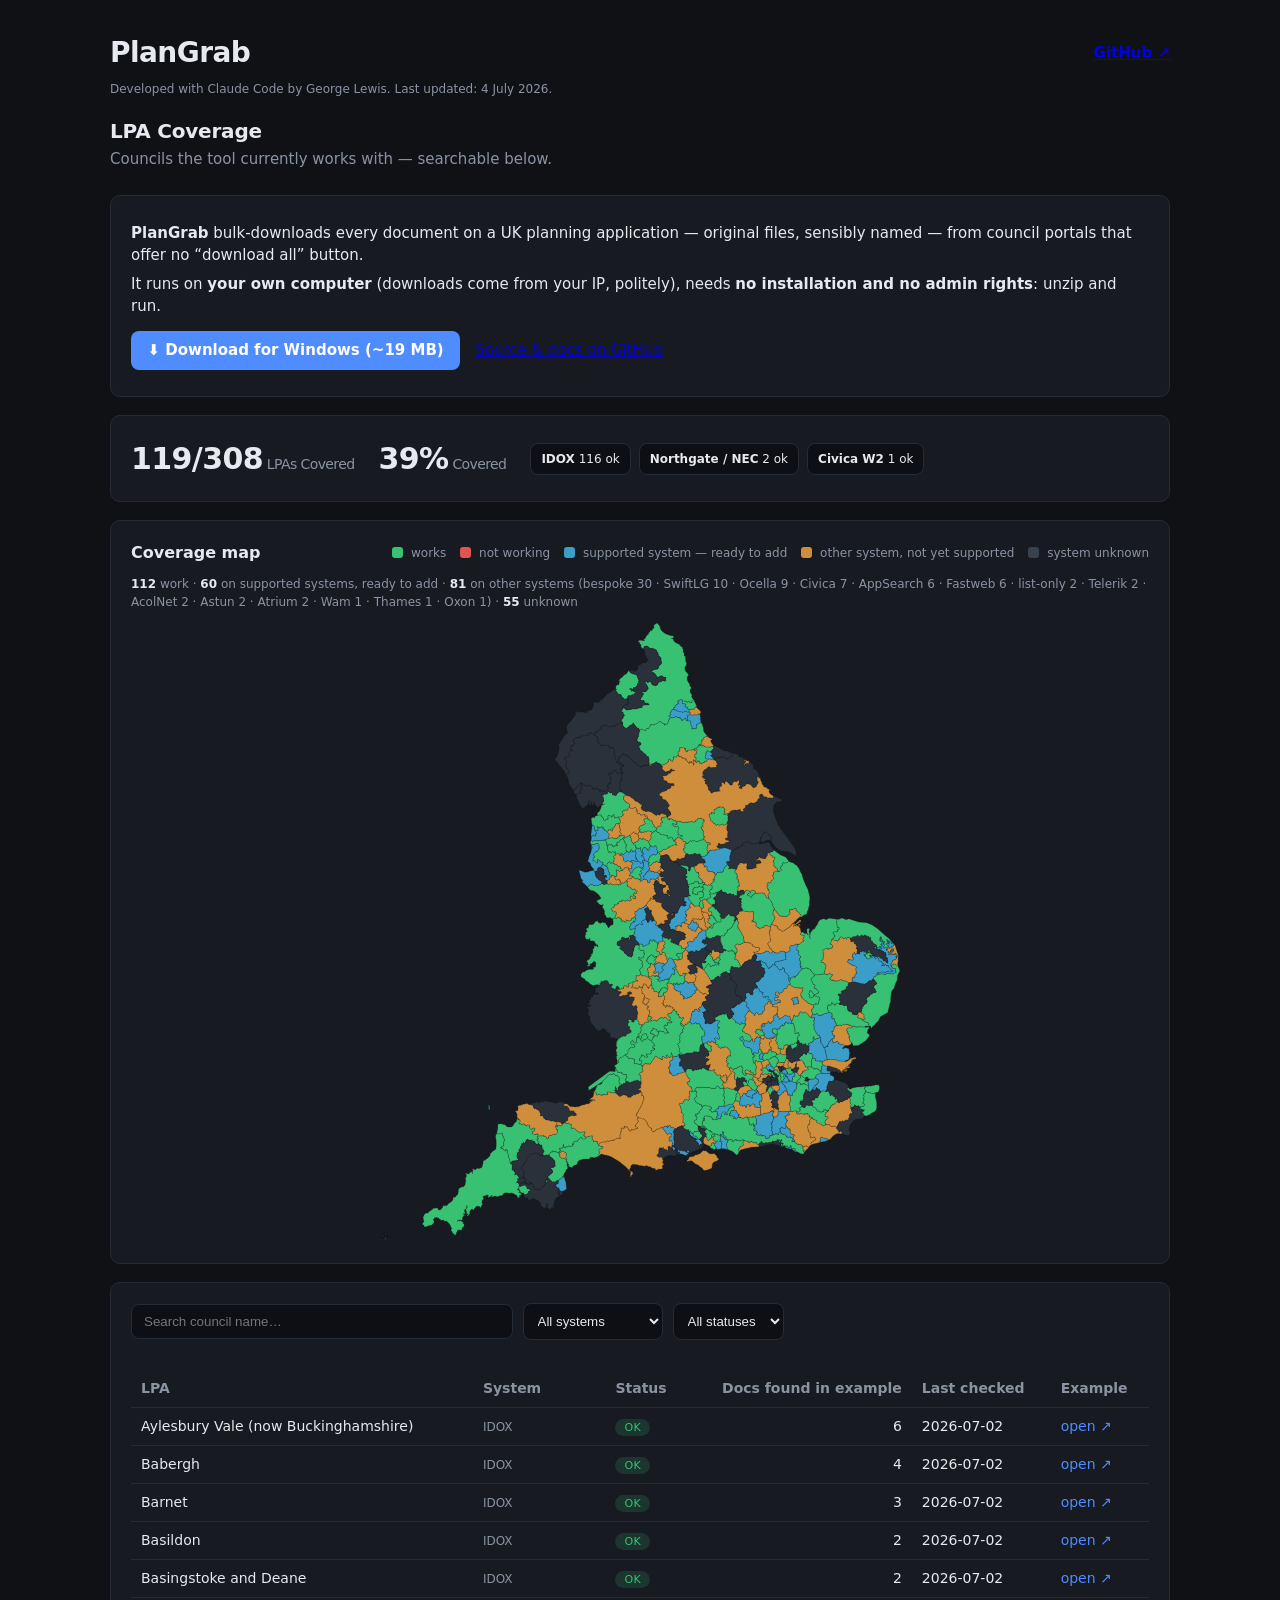
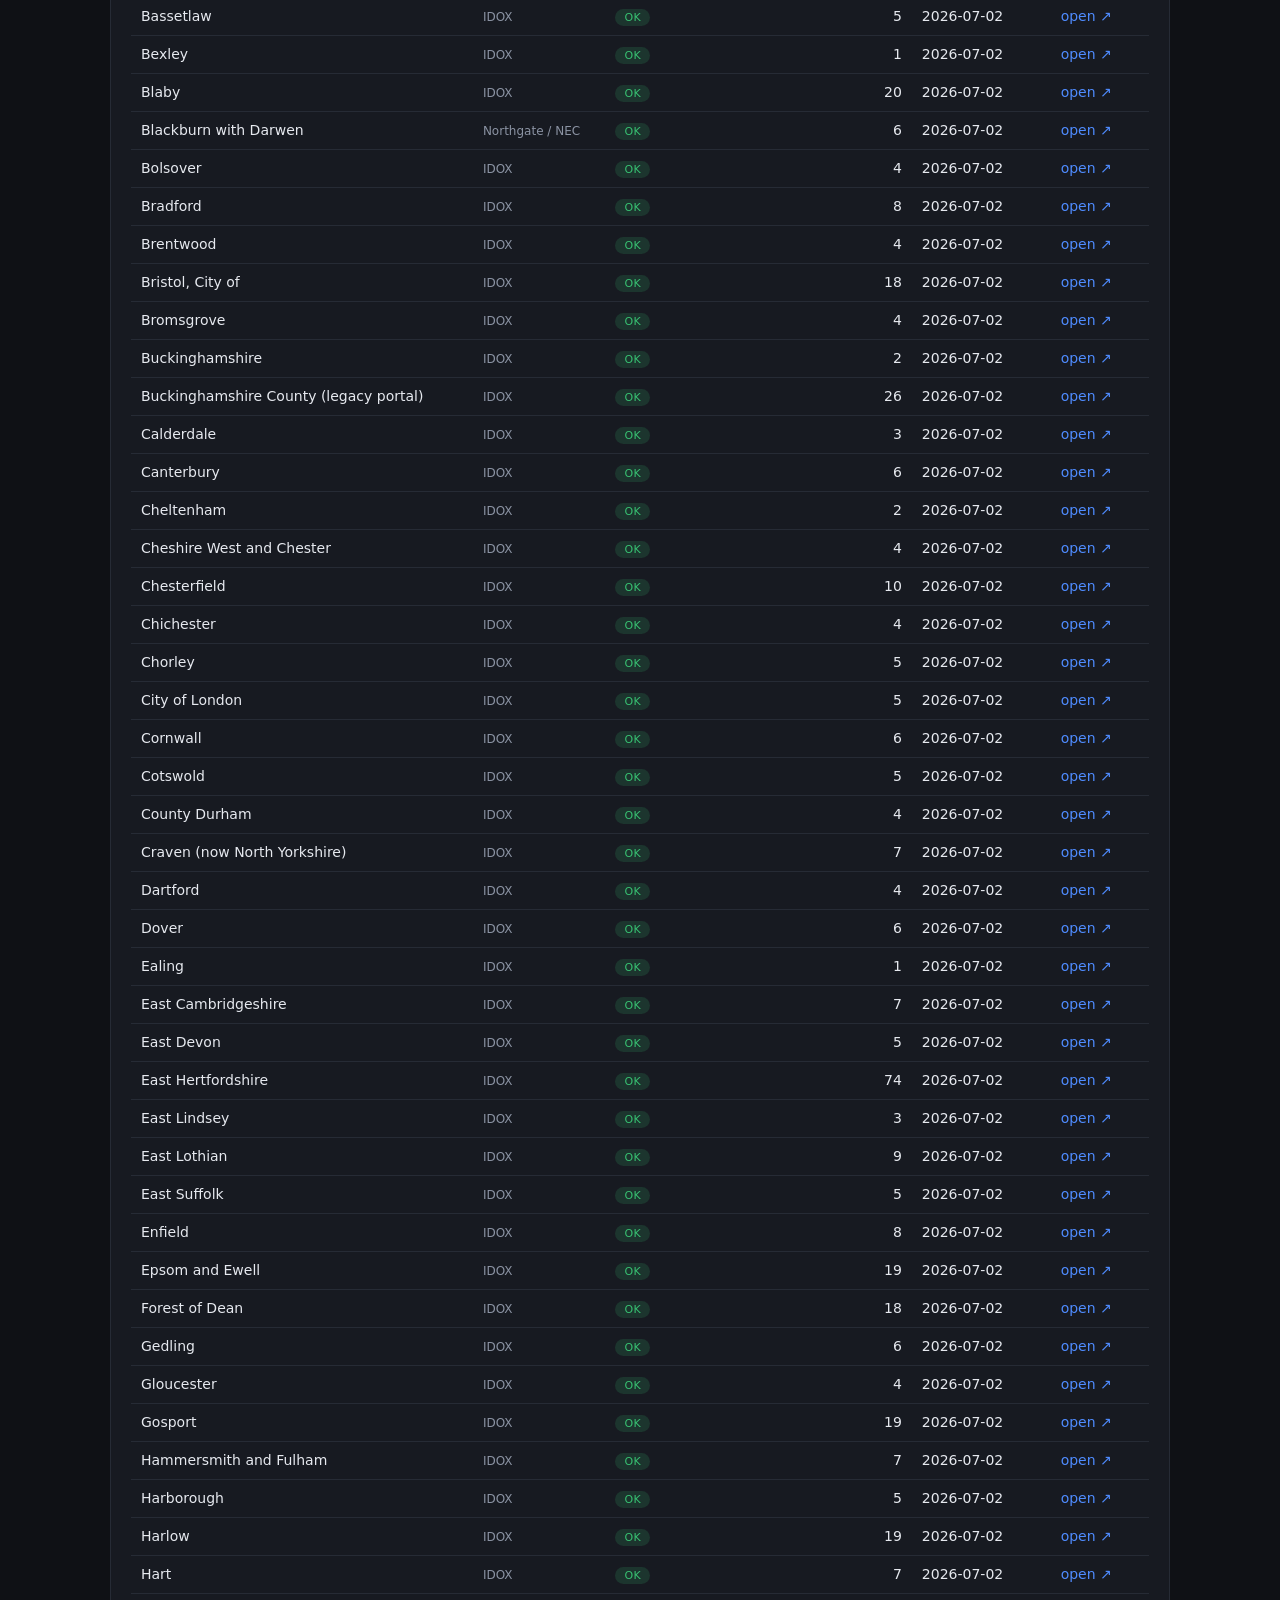
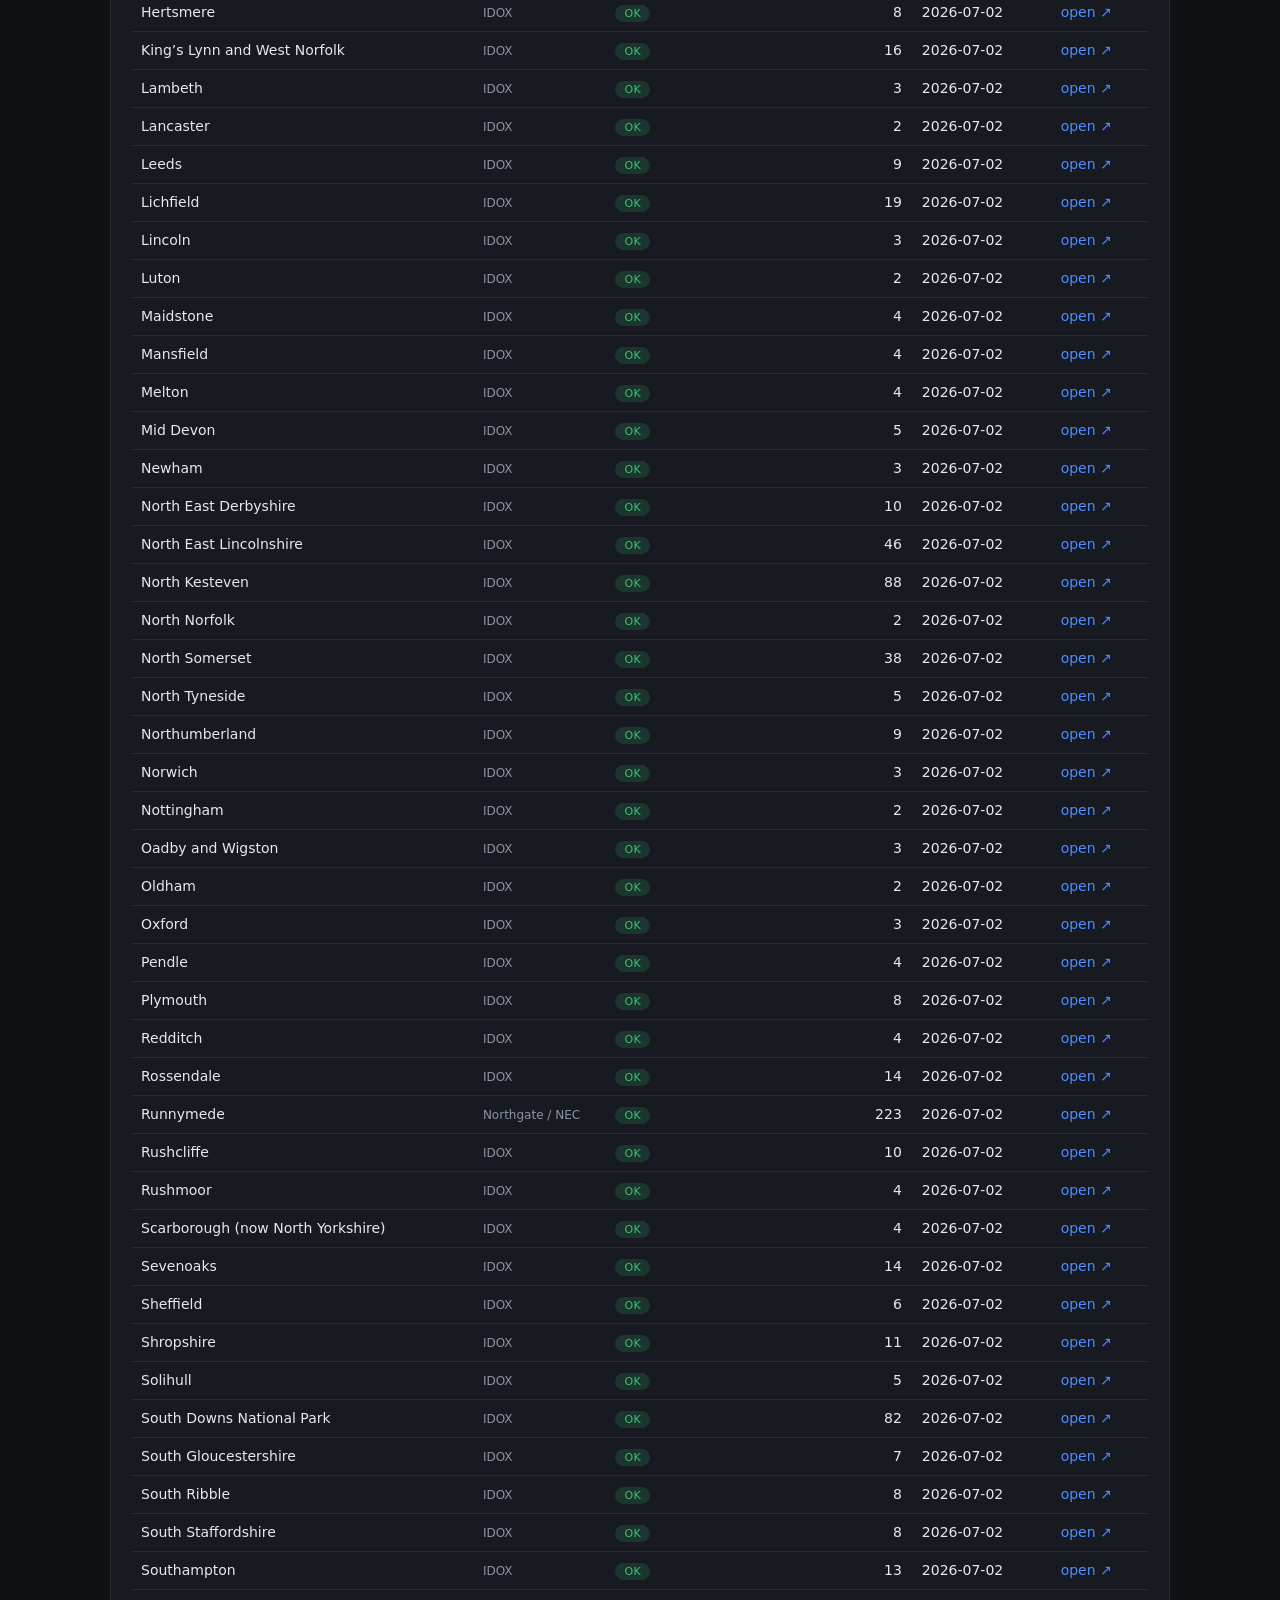
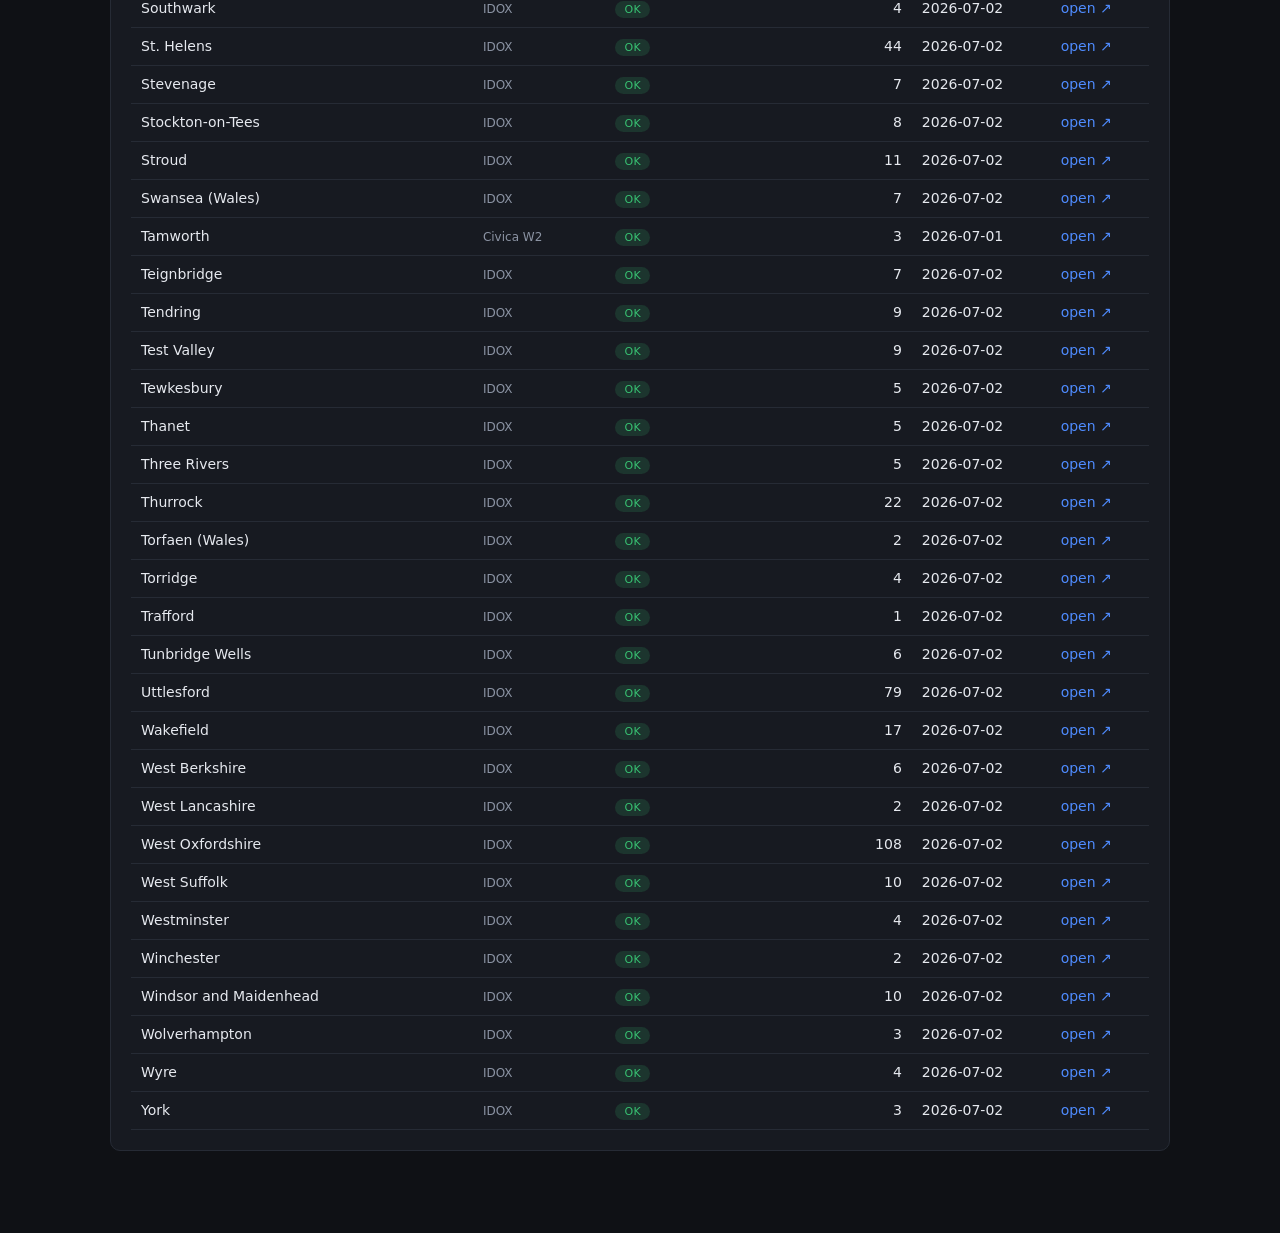
==== docs/index.html @ c2f91c57 "Hosted coverage site (GitHub Pages) + self-updating registry - tools/build_site.py generates docs/ f" ====
<!DOCTYPE html>
<html lang="en">
<head>
  <meta charset="utf-8">
  <meta name="viewport" content="width=device-width, initial-scale=1">
  <title>PlanGrab — bulk-download UK planning documents</title>
  <link rel="stylesheet" href="styles.css">
  <link rel="stylesheet" href="dashboard.css">
</head>
<body>
  <main class="wide">
    <header>
      <div class="brandbar">
        <h1>PlanGrab</h1>
        <a class="brand-github" href="https://github.com/gtlaix/PlanGrab">GitHub &#8599;</a>
      </div>
      <p class="byline">Developed with Claude Code by George Lewis. Last updated: 4 July 2026.</p>
      <h2 class="page-title">LPA Coverage</h2>
      <p class="tagline">Councils the tool currently works with — searchable below.</p>
    </header>

    
    <section class="card hero">
      <p><strong>PlanGrab</strong> bulk-downloads every document on a UK planning
      application — original files, sensibly named — from council portals that
      offer no &ldquo;download all&rdquo; button.</p>
      <p>It runs on <strong>your own computer</strong> (downloads come from your
      IP, politely), needs <strong>no installation and no admin rights</strong>:
      unzip and run.</p>
      <p class="hero-actions">
        <a class="download-btn" href="https://github.com/gtlaix/PlanGrab/releases/latest/download/PlanGrab-win64.zip">&#11015;&#65039; Download for Windows (~19&nbsp;MB)</a>
        <a class="repo-link" href="https://github.com/gtlaix/PlanGrab">Source &amp; docs on GitHub</a>
      </p>
    </section>

    <section id="coverage" class="card cov"></section>

    <section class="card map-card">
      <div class="map-head">
        <h2>Coverage map</h2>
        <div class="map-legend">
          <span><i class="sw ok"></i> works</span>
          <span><i class="sw fail"></i> not working</span>
          <span><i class="sw addable"></i> supported system &mdash; ready to add</span>
          <span><i class="sw known"></i> other system, not yet supported</span>
          <span><i class="sw unknown"></i> system unknown</span>
        </div>
      </div>
      <p id="map-systems" class="map-systems"></p>
      <div class="map-wrap">
        <svg id="map" preserveAspectRatio="xMidYMid meet" aria-label="LPA coverage map"></svg>
        <div id="map-tip" class="map-tip hidden"></div>
      </div>
    </section>

    <section class="card">
      <div class="controls">
        <input id="search" type="search" placeholder="Search council name…" autocomplete="off">
        <select id="filter-system"><option value="">All systems</option></select>
        <select id="filter-status"><option value="">All statuses</option></select>
        <span class="spacer"></span>
        <button id="recheck" class="secondary" hidden title="Re-run discover() checks in the background">Re-run checks</button>
      </div>
      <p id="recheck-status" class="status"></p>
      <table id="grid">
        <thead>
          <tr>
            <th data-sort="lpa_name">LPA</th>
            <th data-sort="system">System</th>
            <th data-sort="status">Status</th>
            <th data-sort="doc_count" class="num">Docs found in example</th>
            <th data-sort="last_checked">Last checked</th>
            <th>Example</th>
          </tr>
        </thead>
        <tbody id="rows"></tbody>
      </table>
      <p id="empty" class="muted hidden">No rows match.</p>
    </section>
  </main>
  <script src="site.js"></script>
</body>
</html>
---- docs/styles.css ----
:root {
  --bg: #0f1115;
  --card: #171a21;
  --line: #262b35;
  --text: #e6e9ef;
  --muted: #8b93a3;
  --accent: #4f8cff;
  --ok: #38c172;
  --skip: #b8a03a;
  --fail: #e3534f;
  --radius: 10px;
}
* { box-sizing: border-box; }
body {
  margin: 0; background: var(--bg); color: var(--text);
  font: 15px/1.5 -apple-system, "Segoe UI", Roboto, system-ui, sans-serif;
}
main { max-width: 820px; margin: 0 auto; padding: 32px 20px 64px; }
header h1 { margin: 0; font-size: 28px; letter-spacing: -0.02em; }
.tagline { color: var(--muted); margin: 0 0 24px; }

/* Brand bar: PlanGrab on the left, page toggle on the right */
.brandbar { display: flex; justify-content: space-between; align-items: center; gap: 16px; }
.byline { color: var(--muted); font-size: 12px; margin: 6px 0 0; }
.page-title { margin: 18px 0 2px; font-size: 20px; letter-spacing: -0.01em; }

/* Sliding two-state page toggle (Downloader | LPA Coverage) */
.page-toggle {
  position: relative; display: inline-flex; padding: 3px;
  background: #0d0f14; border: 1px solid var(--line); border-radius: 999px;
  flex: 0 0 auto;
}
.page-toggle a {
  position: relative; z-index: 1; flex: 1; text-align: center; min-width: 104px;
  padding: 7px 16px; border-radius: 999px; font-size: 13px; font-weight: 600;
  color: var(--muted); text-decoration: none; transition: color .15s;
  white-space: nowrap;
}
.page-toggle a.active { color: #fff; }
.page-toggle .slider {
  position: absolute; top: 3px; bottom: 3px; width: calc(50% - 3px);
  border-radius: 999px; background: var(--accent); transition: left .18s ease;
}
.page-toggle.on-left .slider { left: 3px; }
.page-toggle.on-right .slider { left: 50%; }
.card {
  background: var(--card); border: 1px solid var(--line);
  border-radius: var(--radius); padding: 20px; margin-bottom: 18px;
}
label { display: block; font-weight: 600; margin-bottom: 8px; font-size: 13px; }
.row { display: flex; gap: 10px; }
input[type=url], input[type=text] {
  flex: 1; min-width: 0; padding: 10px 12px; border-radius: 8px;
  border: 1px solid var(--line); background: #0d0f14; color: var(--text); font-size: 14px;
}
input:focus { outline: 2px solid var(--accent); outline-offset: 0; border-color: transparent; }
button {
  padding: 10px 18px; border: 0; border-radius: 8px; background: var(--accent);
  color: white; font-weight: 600; font-size: 14px; cursor: pointer; white-space: nowrap;
}
button.secondary { background: #2a2f3a; }
button:disabled { opacity: 0.5; cursor: not-allowed; }
.status { min-height: 1.2em; margin: 10px 0 0; font-size: 13px; color: var(--muted); }
.status.error { color: var(--fail); }
.hidden { display: none; }
.muted { color: var(--muted); }
.results-head { display: flex; justify-content: space-between; align-items: center; margin-bottom: 12px; }
.results-head strong { font-size: 16px; margin-right: 8px; }
.pill { background: #2a2f3a; padding: 3px 10px; border-radius: 999px; font-size: 13px; }
ol#doc-list { list-style: none; margin: 0 0 20px; padding: 0; max-height: 340px; overflow: auto; }
ol#doc-list li {
  display: grid; grid-template-columns: 36px 1fr auto; gap: 10px; align-items: center;
  padding: 8px 10px; border-bottom: 1px solid var(--line); font-size: 14px;
}
ol#doc-list li .idx { color: var(--muted); font-variant-numeric: tabular-nums; }
ol#doc-list li .meta { color: var(--muted); font-size: 12px; }
.tag { font-size: 11px; padding: 2px 8px; border-radius: 999px; text-transform: uppercase; letter-spacing: 0.03em; }
.tag.downloaded { background: rgba(56,193,114,0.16); color: var(--ok); }
.tag.skipped { background: rgba(184,160,58,0.16); color: var(--skip); }
.tag.failed { background: rgba(227,83,79,0.16); color: var(--fail); }
.tag.pending { background: #2a2f3a; color: var(--muted); }
.folder { margin: 4px 0 18px; }

/* Overall download progress bar */
.progress {
  height: 8px; margin: 12px 0 0; border-radius: 999px;
  background: #0d0f14; border: 1px solid var(--line); overflow: hidden;
}
#progress-bar {
  height: 100%; width: 0; border-radius: 999px;
  background: var(--accent); transition: width .2s ease;
}
#progress-bar.has-failures { background: var(--skip); }
---- docs/dashboard.css ----
main.wide { max-width: 1100px; }
.topbar { display: flex; justify-content: space-between; align-items: baseline; }
.back { color: var(--accent); text-decoration: none; font-size: 14px; }
.back:hover { text-decoration: underline; }

/* Coverage header strip */
.cov { display: flex; flex-wrap: wrap; gap: 24px; align-items: center; }
.cov .big { font-size: 30px; font-weight: 700; letter-spacing: -0.02em; }
.cov .big small { font-size: 14px; color: var(--muted); font-weight: 500; }
.cov .systems { display: flex; flex-wrap: wrap; gap: 8px; }
.cov .sys-chip {
  background: #0d0f14; border: 1px solid var(--line); border-radius: 8px;
  padding: 6px 10px; font-size: 12px;
}
.cov .sys-chip b { color: var(--text); }

/* Controls */
.controls { display: flex; gap: 10px; align-items: center; margin-bottom: 14px; flex-wrap: wrap; }
.controls input[type=search] { flex: 1; min-width: 180px; padding: 9px 12px; border-radius: 8px;
  border: 1px solid var(--line); background: #0d0f14; color: var(--text); }
.controls select { padding: 9px 10px; border-radius: 8px; border: 1px solid var(--line);
  background: #0d0f14; color: var(--text); }
.controls .spacer { flex: 1; }

/* Grid */
table#grid { width: 100%; border-collapse: collapse; font-size: 14px; }
table#grid th { text-align: left; padding: 8px 10px; border-bottom: 1px solid var(--line);
  color: var(--muted); font-weight: 600; cursor: pointer; user-select: none; white-space: nowrap; }
table#grid th.num { text-align: right; }
table#grid th[data-sort]::after { content: ""; opacity: 0.4; }
table#grid th.sort-asc::after { content: " ▲"; opacity: 0.9; }
table#grid th.sort-desc::after { content: " ▼"; opacity: 0.9; }
table#grid td { padding: 8px 10px; border-bottom: 1px solid var(--line); vertical-align: top; }
table#grid td.num { text-align: right; font-variant-numeric: tabular-nums; }
table#grid a { color: var(--accent); text-decoration: none; }
table#grid a:hover { text-decoration: underline; }
.system-tag { font-size: 12px; color: var(--muted); text-transform: capitalize; }

/* Status badges — colour-coded by meaning */
.badge { font-size: 11px; padding: 2px 9px; border-radius: 999px; text-transform: uppercase;
  letter-spacing: 0.03em; white-space: nowrap; }
.badge.ok            { background: rgba(56,193,114,0.16); color: var(--ok); }
.badge.no_documents  { background: rgba(184,160,58,0.16); color: var(--skip); }
.badge.stale_example { background: rgba(184,160,58,0.16); color: var(--skip); }
.badge.auth_or_terms { background: rgba(184,160,58,0.16); color: var(--skip); }
.badge.parse_error   { background: rgba(227,83,79,0.16); color: var(--fail); }
.badge.unsupported   { background: #2a2f3a; color: var(--muted); }
.badge.network_error { background: rgba(227,83,79,0.16); color: var(--fail); }
.badge.unchecked     { background: #2a2f3a; color: var(--muted); }
/* Rows needing human attention get a subtle left marker. */
tr.attention td:first-child { box-shadow: inset 3px 0 0 var(--skip); }
tr.attention.bad td:first-child { box-shadow: inset 3px 0 0 var(--fail); }
.msg { color: var(--muted); font-size: 12px; margin-top: 2px; }

/* Coverage map */
.map-head { display: flex; justify-content: space-between; align-items: center; flex-wrap: wrap; gap: 8px; }
.map-head h2 { margin: 0; font-size: 16px; }
.map-legend { display: flex; gap: 14px; font-size: 12px; color: var(--muted); }
.map-legend i.sw { display: inline-block; width: 11px; height: 11px; border-radius: 3px; margin-right: 4px; vertical-align: -1px; }
i.sw.ok { background: var(--ok); }
i.sw.fail { background: var(--fail); }
i.sw.addable { background: #3b9ec9; }
i.sw.known { background: #cf8e3b; }
i.sw.unknown { background: #3a414e; }
.map-systems { color: var(--muted); font-size: 12px; margin: 10px 0 0; }
.map-systems b { color: var(--text); font-weight: 600; }
.map-wrap { position: relative; margin-top: 12px; }
svg#map { width: 100%; height: auto; max-height: 620px; display: block; }
svg#map path { stroke: #0d0f14; stroke-width: 0.4; cursor: pointer; transition: fill .1s; }
svg#map path.ok { fill: var(--ok); }
svg#map path.fail { fill: var(--fail); }
svg#map path.addable { fill: #3b9ec9; }
svg#map path.known { fill: #cf8e3b; }
svg#map path.unknown { fill: #2b313b; }
svg#map path:hover { fill: var(--accent); }
.map-tip {
  position: absolute; pointer-events: none; z-index: 5;
  background: #0d0f14; border: 1px solid var(--line); border-radius: 7px;
  padding: 6px 9px; font-size: 12px; color: var(--text); max-width: 230px;
  box-shadow: 0 4px 14px rgba(0,0,0,0.5);
}
.map-tip .t-status { text-transform: uppercase; letter-spacing: .03em; font-size: 11px; }
.map-tip .t-status.ok { color: var(--ok); }
.map-tip .t-status.fail { color: var(--fail); }
.map-tip .t-status.addable { color: #6ec1e4; }
.map-tip .t-status.known { color: #e0a85a; }
.map-tip .t-status.unknown { color: var(--muted); }

/* --- hosted-site additions --- */
.hero p { margin: 0.4em 0; }
.hero-actions { display: flex; gap: 1em; align-items: center; flex-wrap: wrap; margin-top: 0.9em !important; }
.download-btn { display: inline-block; background: var(--accent, #2f7d4f); color: #fff !important;
  padding: 0.55em 1.1em; border-radius: 8px; font-weight: 600; text-decoration: none; }
.download-btn:hover { filter: brightness(1.1); }
.repo-link { opacity: 0.85; }
.brand-github { margin-left: auto; font-weight: 600; }
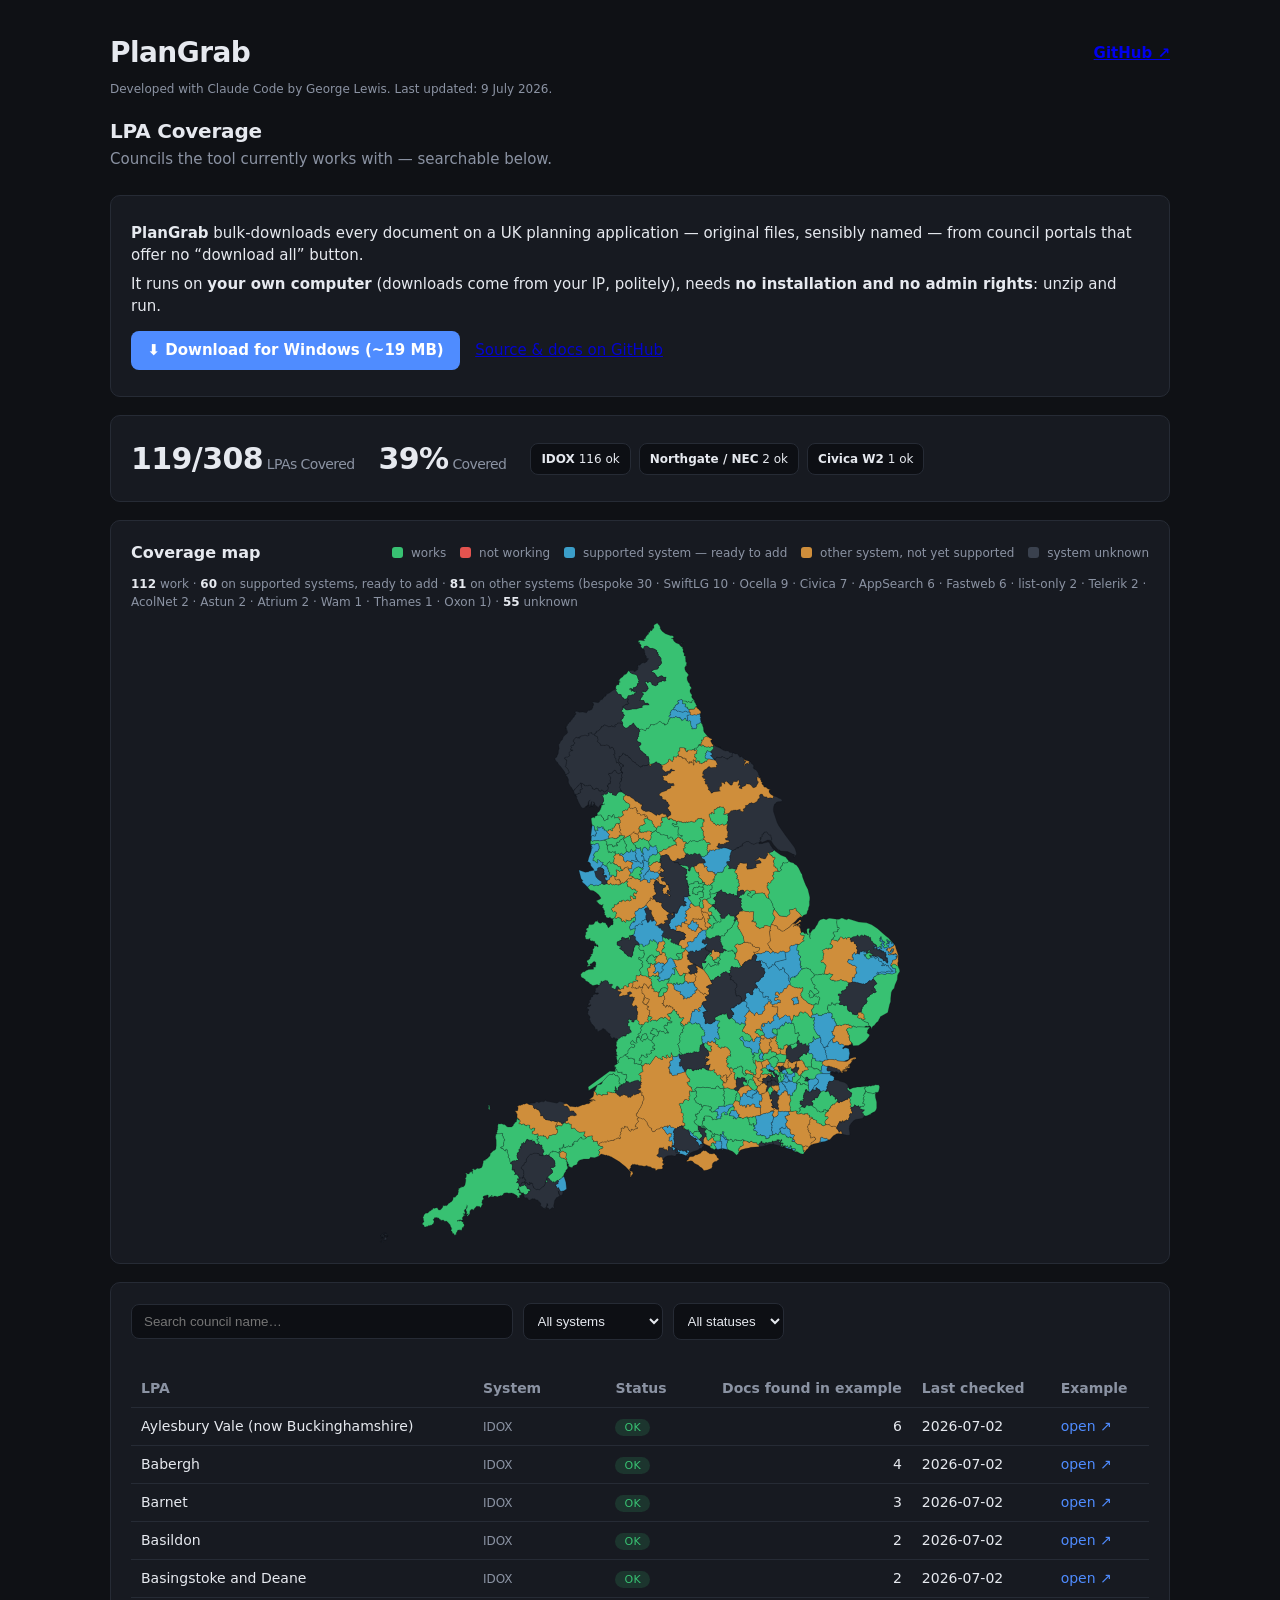
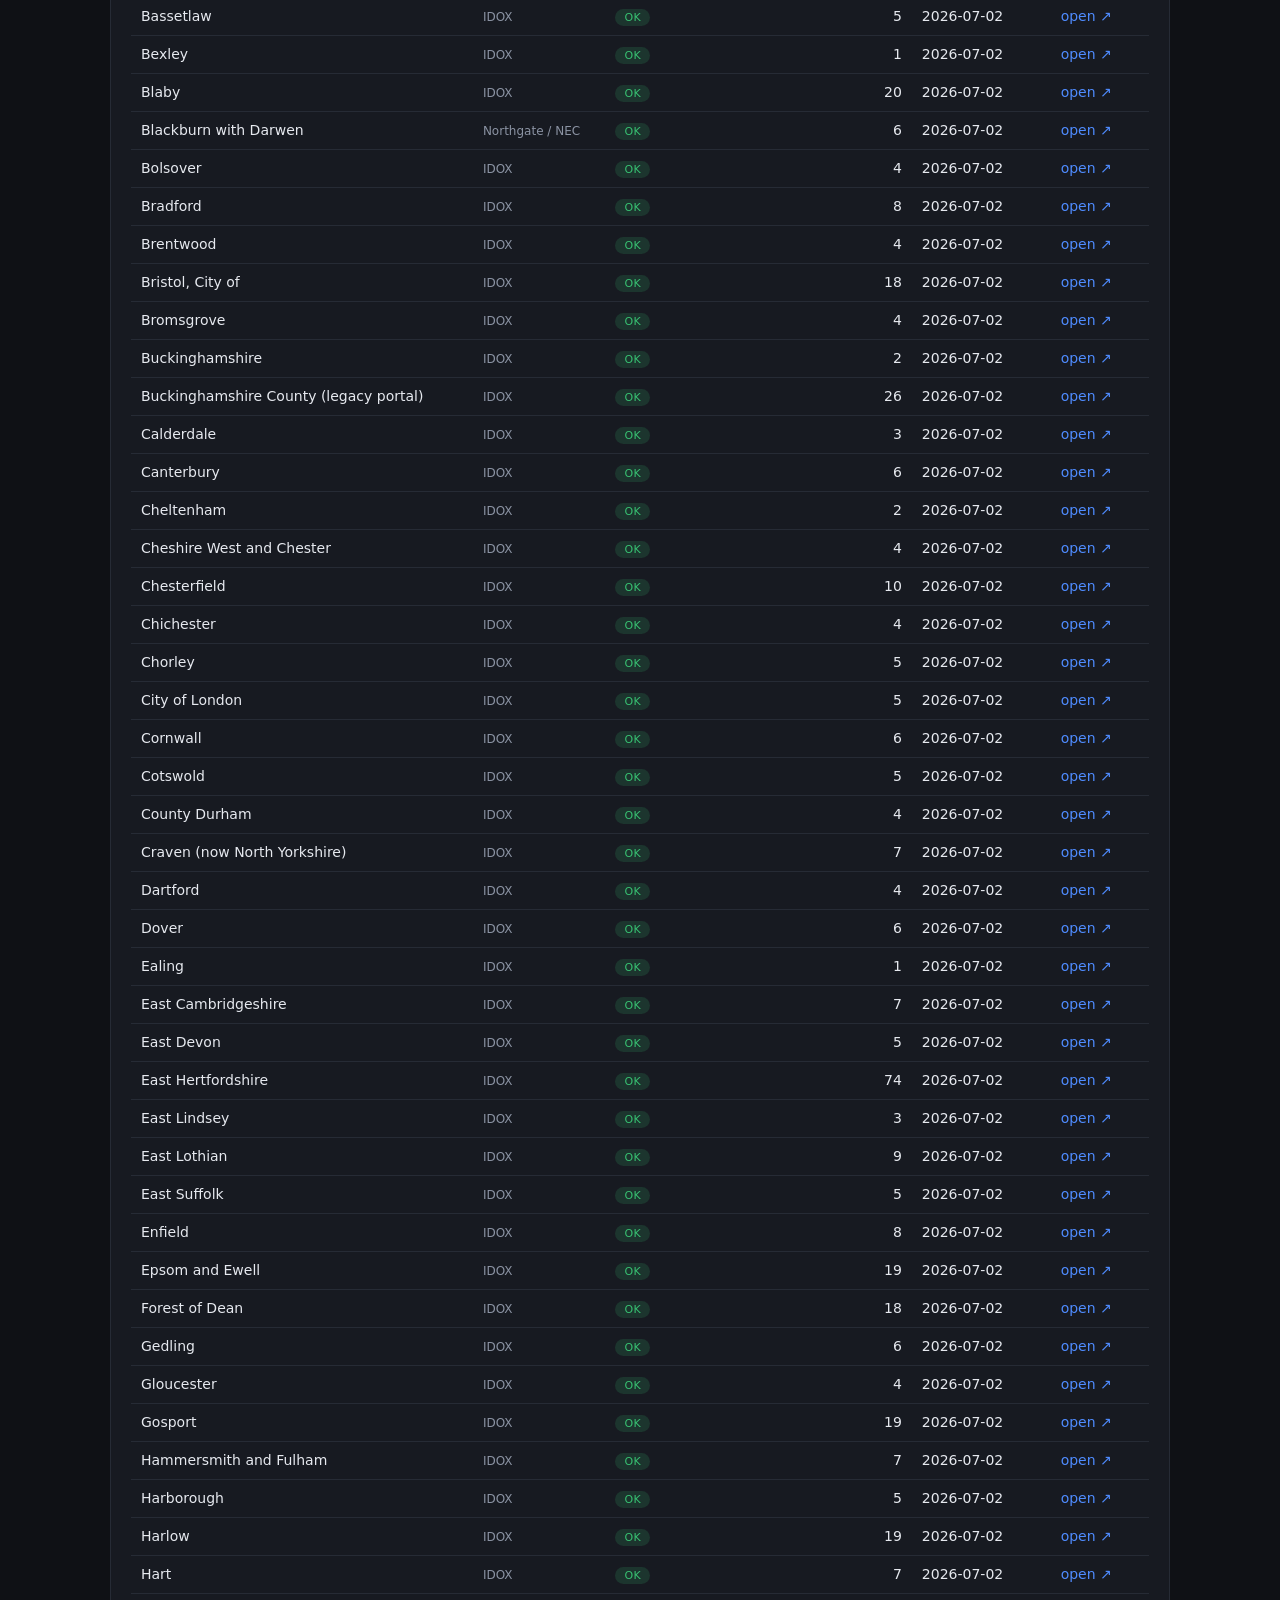
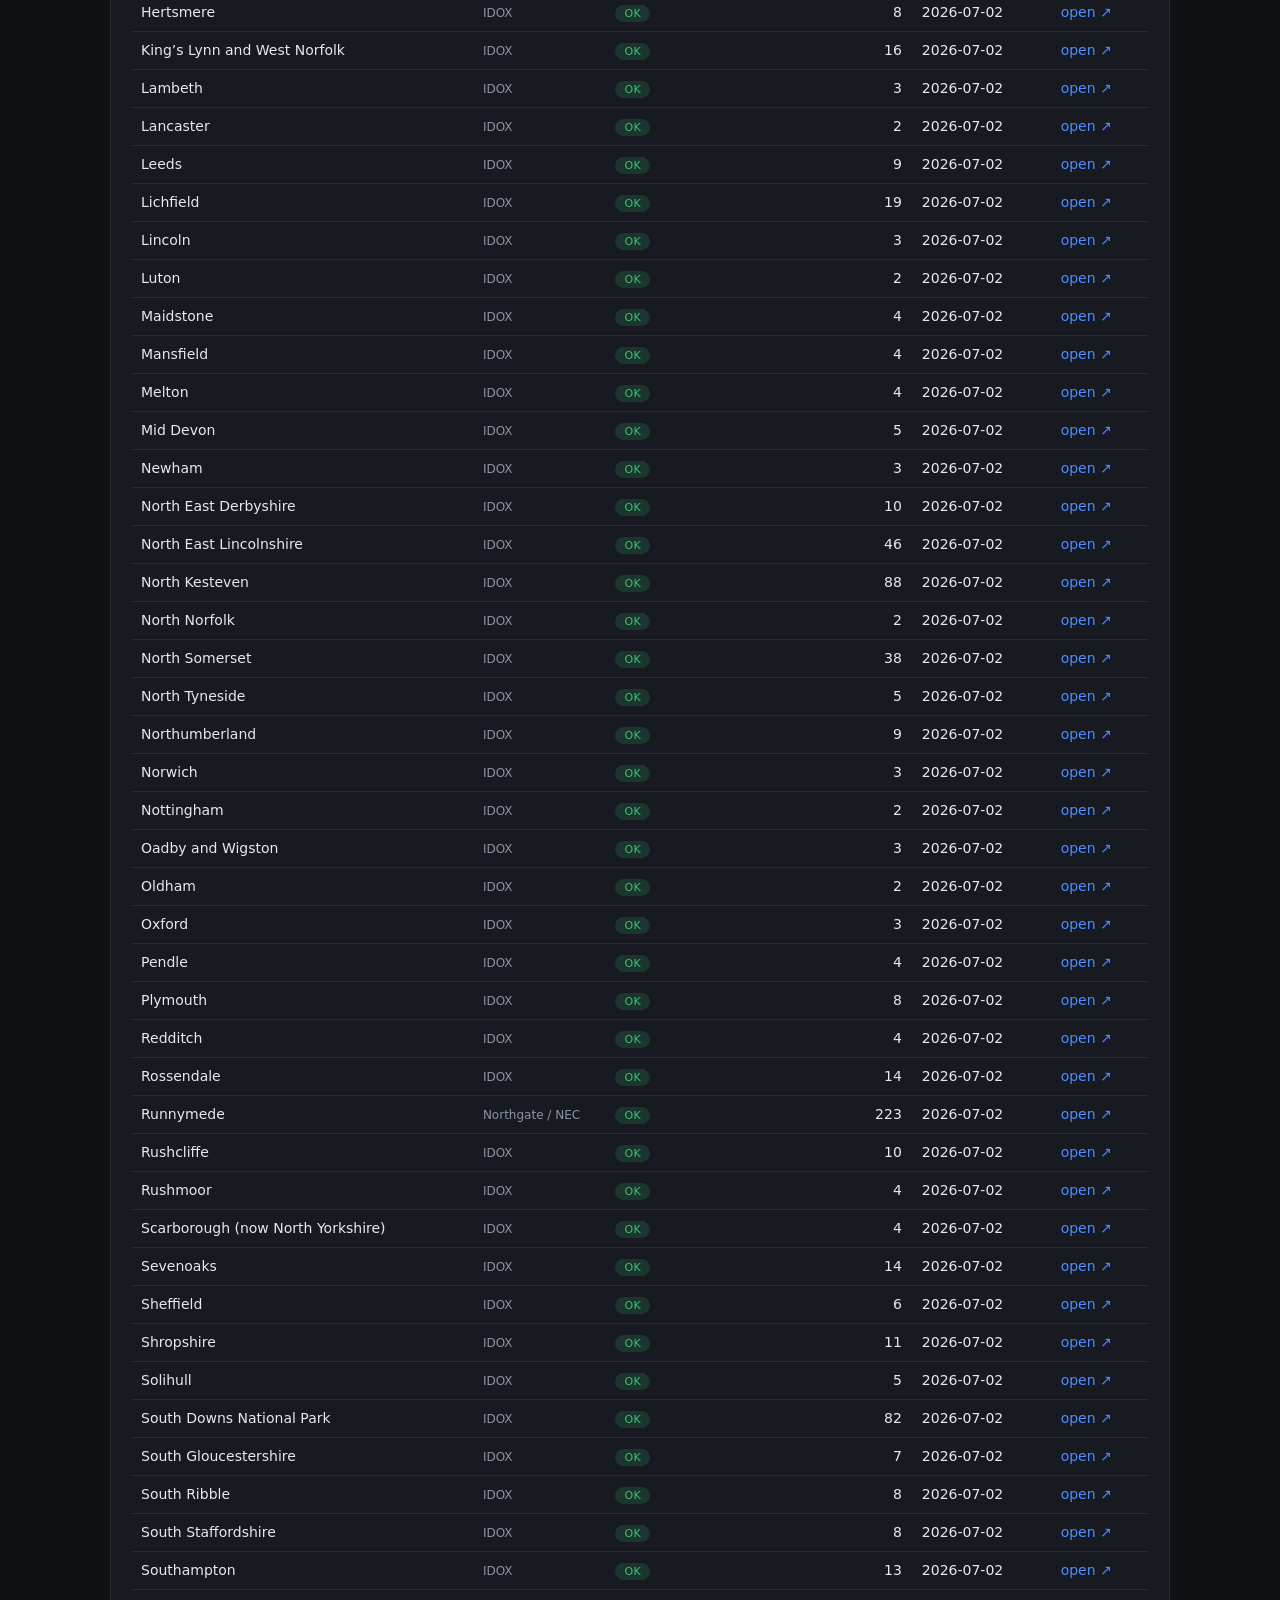
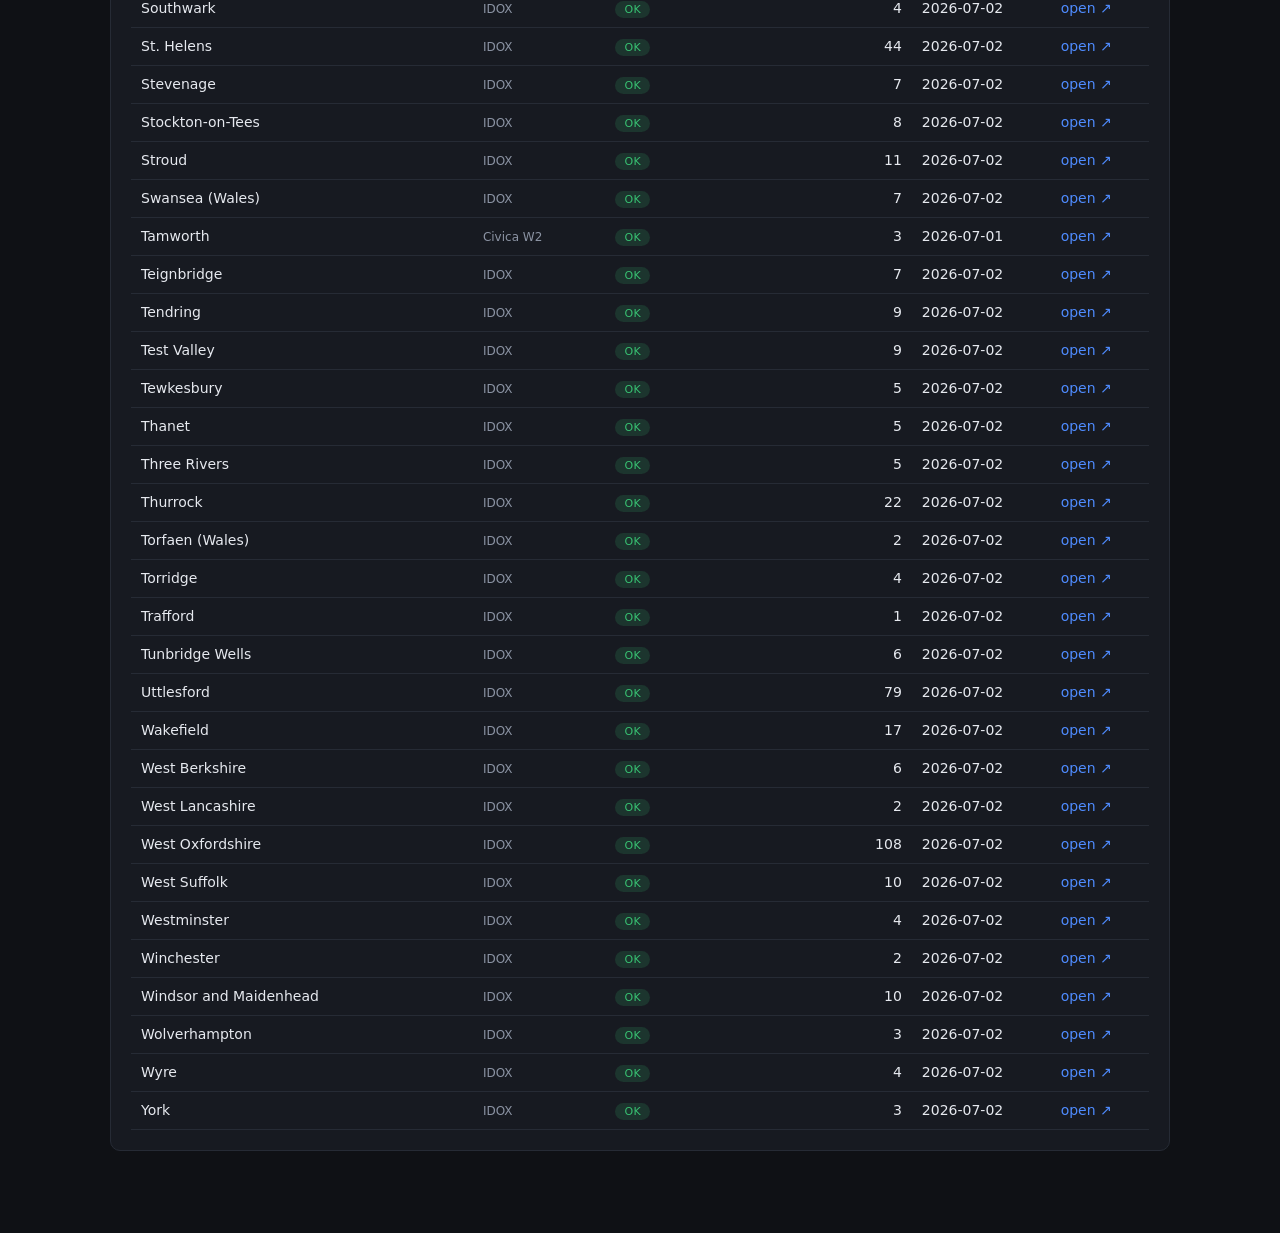
==== commit bb1e5d94: "Rebuild coverage site (automated)" ====
--- a/docs/index.html
+++ b/docs/index.html
@@ -14,7 +14,7 @@
         <h1>PlanGrab</h1>
         <a class="brand-github" href="https://github.com/gtlaix/PlanGrab">GitHub &#8599;</a>
       </div>
-      <p class="byline">Developed with Claude Code by George Lewis. Last updated: 4 July 2026.</p>
+      <p class="byline">Developed with Claude Code by George Lewis. Last updated: 9 July 2026.</p>
       <h2 class="page-title">LPA Coverage</h2>
       <p class="tagline">Councils the tool currently works with — searchable below.</p>
     </header>
--- a/docs/styles.css
+++ b/docs/styles.css
@@ -49,6 +49,15 @@
 }
 label { display: block; font-weight: 600; margin-bottom: 8px; font-size: 13px; }
 .row { display: flex; gap: 10px; }
+/* Reference search: council picker + reference field share the row. The council
+   picker is a touch narrower so the reference (the thing being typed) leads. */
+.ref-row #ref-council { flex: 2; }
+.ref-row #ref-number { flex: 3; }
+@media (max-width: 560px) {
+  .ref-row { flex-wrap: wrap; }
+  .ref-row #ref-council, .ref-row #ref-number { flex: 1 1 100%; }
+  .ref-row #find-ref { flex: 1 1 100%; }
+}
 input[type=url], input[type=text] {
   flex: 1; min-width: 0; padding: 10px 12px; border-radius: 8px;
   border: 1px solid var(--line); background: #0d0f14; color: var(--text); font-size: 14px;
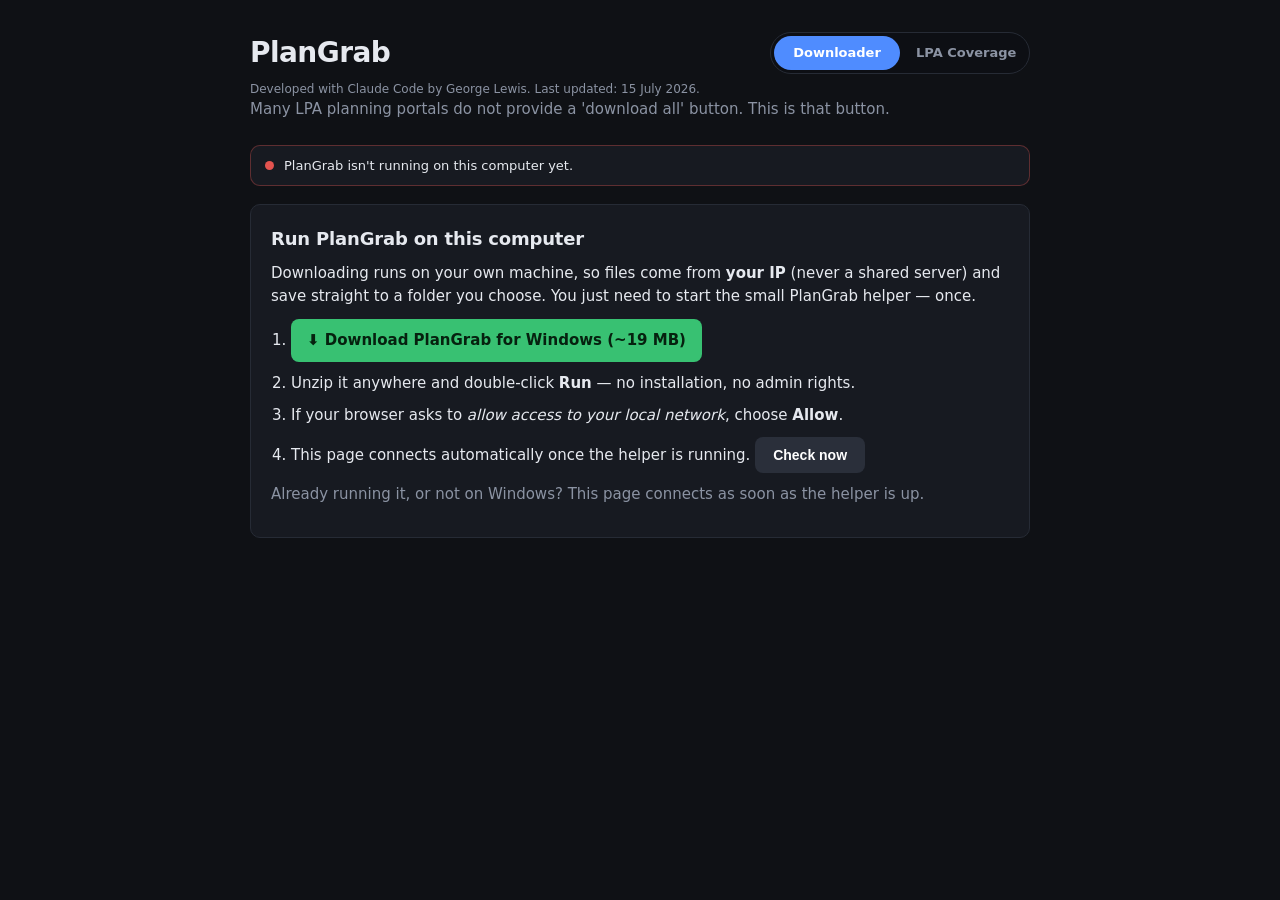
==== commit 362aa0a4: "Host the downloader UI on GitHub Pages via a local helper Make the PlanGrab downloader accessible fr" ====
--- a/docs/index.html
+++ b/docs/index.html
@@ -3,81 +3,103 @@
 <head>
   <meta charset="utf-8">
   <meta name="viewport" content="width=device-width, initial-scale=1">
-  <title>PlanGrab — bulk-download UK planning documents</title>
+  <title>PlanGrab</title>
   <link rel="stylesheet" href="styles.css">
-  <link rel="stylesheet" href="dashboard.css">
 </head>
 <body>
-  <main class="wide">
+  <!--
+    Functional placeholder UI. The polished visual design produced in Claude
+    Design drops in here, targeting the JSON contract documented in web/app.py.
+    Keep the element ids / event flow, restyle freely.
+  -->
+  <main>
     <header>
       <div class="brandbar">
         <h1>PlanGrab</h1>
-        <a class="brand-github" href="https://github.com/gtlaix/PlanGrab">GitHub &#8599;</a>
+        <div class="page-toggle on-left">
+          <span class="slider"></span>
+          <a class="active" href="index.html">Downloader</a>
+          <a href="coverage.html">LPA Coverage</a>
+        </div>
       </div>
-      <p class="byline">Developed with Claude Code by George Lewis. Last updated: 9 July 2026.</p>
-      <h2 class="page-title">LPA Coverage</h2>
-      <p class="tagline">Councils the tool currently works with — searchable below.</p>
+      <p class="byline">Developed with Claude Code by George Lewis. Last updated: 15 July 2026.</p>
+      <p class="tagline">Many LPA planning portals do not provide a 'download all' button. This is that button.</p>
     </header>
 
-    
-    <section class="card hero">
-      <p><strong>PlanGrab</strong> bulk-downloads every document on a UK planning
-      application — original files, sensibly named — from council portals that
-      offer no &ldquo;download all&rdquo; button.</p>
-      <p>It runs on <strong>your own computer</strong> (downloads come from your
-      IP, politely), needs <strong>no installation and no admin rights</strong>:
-      unzip and run.</p>
-      <p class="hero-actions">
-        <a class="download-btn" href="https://github.com/gtlaix/PlanGrab/releases/latest/download/PlanGrab-win64.zip">&#11015;&#65039; Download for Windows (~19&nbsp;MB)</a>
-        <a class="repo-link" href="https://github.com/gtlaix/PlanGrab">Source &amp; docs on GitHub</a>
-      </p>
+    <!-- Hosted-UI connection state. On the helper's own local UI these stay
+         hidden (JS shows the app immediately); on GitHub Pages they gate the
+         form behind a live connection to the helper on this computer. -->
+    <div id="helper-status" class="helper-status hidden">
+      <span class="dot"></span>
+      <span class="helper-msg"></span>
+    </div>
+
+    <section id="helper-onboarding" class="card onboarding hidden">
+      <h2>Run PlanGrab on this computer</h2>
+      <p>Downloading runs on your own machine, so files come from
+        <strong>your IP</strong> (never a shared server) and save straight to a
+        folder you choose. You just need to start the small PlanGrab helper — once.</p>
+      <ol class="steps">
+        <li>
+          <a class="download-btn" href="https://github.com/gtlaix/PlanGrab/releases/latest/download/PlanGrab-win64.zip">&#11015;&#65039; Download PlanGrab for Windows (~19&nbsp;MB)</a>
+        </li>
+        <li>Unzip it anywhere and double-click <strong>Run</strong> — no installation, no admin rights.</li>
+        <li>If your browser asks to <em>allow access to your local network</em>, choose <strong>Allow</strong>.</li>
+        <li>This page connects automatically once the helper is running.
+          <button id="helper-retry" class="secondary">Check now</button>
+        </li>
+      </ol>
+      <p class="muted">Already running it, or not on Windows? This page connects as soon as the helper is up.</p>
     </section>
 
-    <section id="coverage" class="card cov"></section>
-
-    <section class="card map-card">
-      <div class="map-head">
-        <h2>Coverage map</h2>
-        <div class="map-legend">
-          <span><i class="sw ok"></i> works</span>
-          <span><i class="sw fail"></i> not working</span>
-          <span><i class="sw addable"></i> supported system &mdash; ready to add</span>
-          <span><i class="sw known"></i> other system, not yet supported</span>
-          <span><i class="sw unknown"></i> system unknown</span>
-        </div>
+    <div id="app-body" class="hidden">
+    <section class="card">
+      <label for="ref-council">Find by application reference</label>
+      <div class="row ref-row">
+        <input id="ref-council" list="council-list" placeholder="Council (type to search)…" autocomplete="off" spellcheck="false">
+        <input id="ref-number" type="text" placeholder="Reference, e.g. 23/02163/COND" autocomplete="off" spellcheck="false">
+        <button id="find-ref">Find</button>
       </div>
-      <p id="map-systems" class="map-systems"></p>
-      <div class="map-wrap">
-        <svg id="map" preserveAspectRatio="xMidYMid meet" aria-label="LPA coverage map"></svg>
-        <div id="map-tip" class="map-tip hidden"></div>
-      </div>
+      <datalist id="council-list"></datalist>
+      <p id="find-status" class="status"></p>
     </section>
 
     <section class="card">
-      <div class="controls">
-        <input id="search" type="search" placeholder="Search council name…" autocomplete="off">
-        <select id="filter-system"><option value="">All systems</option></select>
-        <select id="filter-status"><option value="">All statuses</option></select>
-        <span class="spacer"></span>
-        <button id="recheck" class="secondary" hidden title="Re-run discover() checks in the background">Re-run checks</button>
+      <label for="url">…or paste the Documents Page URL</label>
+      <div class="row">
+        <input id="url" type="url" placeholder="e.g. https://pa.bristol.gov.uk/online-applications/applicationDetails.do?activeTab=documents&amp;keyVal=..." autocomplete="off">
+        <button id="discover">Discover</button>
       </div>
-      <p id="recheck-status" class="status"></p>
-      <table id="grid">
-        <thead>
-          <tr>
-            <th data-sort="lpa_name">LPA</th>
-            <th data-sort="system">System</th>
-            <th data-sort="status">Status</th>
-            <th data-sort="doc_count" class="num">Docs found in example</th>
-            <th data-sort="last_checked">Last checked</th>
-            <th>Example</th>
-          </tr>
-        </thead>
-        <tbody id="rows"></tbody>
-      </table>
-      <p id="empty" class="muted hidden">No rows match.</p>
+      <p id="discover-status" class="status"></p>
     </section>
+
+    <section id="results" class="card hidden">
+      <div class="results-head">
+        <div>
+          <strong id="lpa"></strong>
+          <span id="system" class="muted"></span>
+        </div>
+        <span id="count" class="pill"></span>
+      </div>
+      <p id="order-note" class="muted hidden">Documents are listed newest to oldest.</p>
+      <ol id="doc-list"></ol>
+
+      <div class="folder">
+        <label for="folder">Save to folder</label>
+        <div class="row">
+          <input id="folder" type="text" placeholder="Choose or paste a folder path…">
+          <button id="browse" class="secondary">Browse…</button>
+        </div>
+        <p id="folder-note" class="status"></p>
+      </div>
+
+      <button id="download" disabled>Download all</button>
+      <div id="progress" class="progress hidden"><div id="progress-bar"></div></div>
+      <p id="download-status" class="status"></p>
+    </section>
+    </div><!-- /#app-body -->
   </main>
-  <script src="site.js"></script>
+
+  <script src="app.js"></script>
 </body>
 </html>
--- a/docs/styles.css
+++ b/docs/styles.css
@@ -100,3 +100,26 @@
   background: var(--accent); transition: width .2s ease;
 }
 #progress-bar.has-failures { background: var(--skip); }
+
+/* --- Hosted-UI helper connection state ------------------------------------ */
+.helper-status {
+  display: flex; align-items: center; gap: 10px;
+  padding: 10px 14px; margin-bottom: 18px; border-radius: var(--radius);
+  border: 1px solid var(--line); background: var(--card); font-size: 13px;
+}
+.helper-status .dot { width: 9px; height: 9px; border-radius: 50%; background: var(--muted); flex: 0 0 auto; }
+.helper-status.connected { border-color: rgba(56,193,114,0.4); }
+.helper-status.connected .dot { background: var(--ok); }
+.helper-status.connected .helper-msg { color: var(--ok); }
+.helper-status.disconnected { border-color: rgba(227,83,79,0.35); }
+.helper-status.disconnected .dot { background: var(--fail); }
+
+.onboarding h2 { margin: 0 0 10px; font-size: 18px; letter-spacing: -0.01em; }
+.onboarding p { margin: 0 0 12px; }
+.onboarding .steps { margin: 0 0 8px; padding-left: 20px; }
+.onboarding .steps li { margin: 10px 0; }
+.download-btn {
+  display: inline-block; background: var(--ok); color: #06210f !important;
+  padding: 10px 16px; border-radius: 8px; font-weight: 700; text-decoration: none;
+}
+.download-btn:hover { filter: brightness(1.08); }
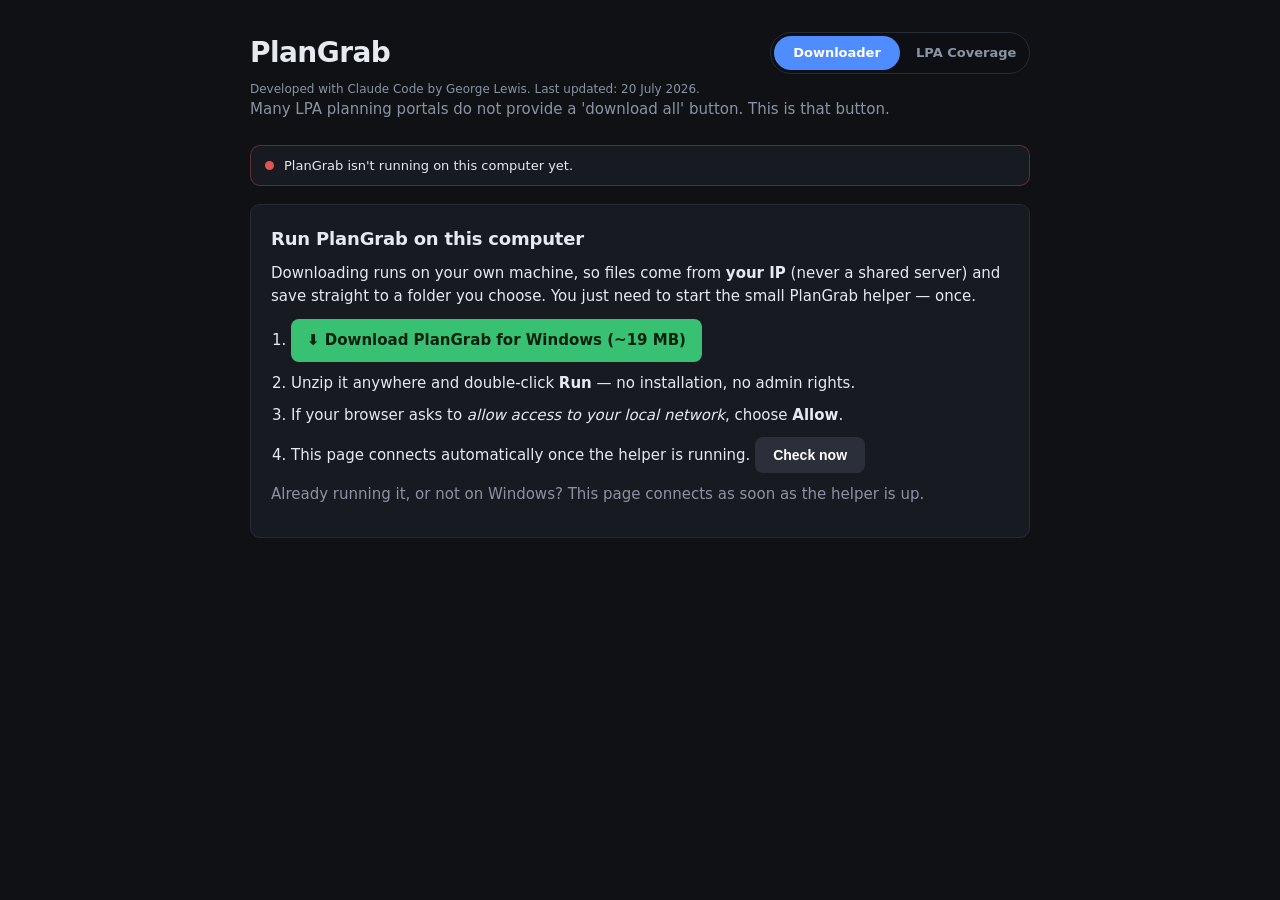
==== commit cb263f11: "Batch download + quiet helper Batch: pick a council, paste many application references, download eac" ====
--- a/docs/index.html
+++ b/docs/index.html
@@ -22,7 +22,7 @@
           <a href="coverage.html">LPA Coverage</a>
         </div>
       </div>
-      <p class="byline">Developed with Claude Code by George Lewis. Last updated: 15 July 2026.</p>
+      <p class="byline">Developed with Claude Code by George Lewis. Last updated: 20 July 2026.</p>
       <p class="tagline">Many LPA planning portals do not provide a 'download all' button. This is that button.</p>
     </header>
 
@@ -97,6 +97,26 @@
       <div id="progress" class="progress hidden"><div id="progress-bar"></div></div>
       <p id="download-status" class="status"></p>
     </section>
+
+    <section class="card">
+      <label for="batch-council">Batch: download several applications at once</label>
+      <div class="row ref-row">
+        <input id="batch-council" list="council-list" placeholder="Council (type to search)…" autocomplete="off" spellcheck="false">
+      </div>
+      <textarea id="batch-refs" rows="4" placeholder="One application reference per line, e.g.&#10;23/02163/COND&#10;22/05126/LA&#10;89/00253/L"></textarea>
+      <div class="folder">
+        <label for="batch-folder">Save to folder</label>
+        <div class="row">
+          <input id="batch-folder" type="text" placeholder="Choose or paste a folder path… (one subfolder per application)">
+          <button id="batch-browse" class="secondary">Browse…</button>
+        </div>
+        <p id="batch-folder-note" class="status"></p>
+      </div>
+      <button id="batch-download">Download batch</button>
+      <div id="batch-progress" class="progress hidden"><div id="batch-progress-bar"></div></div>
+      <ol id="batch-list"></ol>
+      <p id="batch-status" class="status"></p>
+    </section>
     </div><!-- /#app-body -->
   </main>
 
--- a/docs/styles.css
+++ b/docs/styles.css
@@ -123,3 +123,21 @@
   padding: 10px 16px; border-radius: 8px; font-weight: 700; text-decoration: none;
 }
 .download-btn:hover { filter: brightness(1.08); }
+
+/* --- Batch download -------------------------------------------------------- */
+textarea#batch-refs {
+  width: 100%; min-height: 96px; margin-bottom: 4px; padding: 10px 12px;
+  border-radius: 8px; border: 1px solid var(--line);
+  background: #0d0f14; color: var(--text); font: inherit; font-size: 14px; resize: vertical;
+}
+textarea#batch-refs:focus { outline: 2px solid var(--accent); outline-offset: 0; border-color: transparent; }
+ol#batch-list { list-style: none; margin: 12px 0 0; padding: 0; max-height: 340px; overflow: auto; }
+ol#batch-list li {
+  display: grid; grid-template-columns: 1fr auto; gap: 10px; align-items: center;
+  padding: 8px 10px; border-bottom: 1px solid var(--line); font-size: 14px;
+}
+ol#batch-list li .title { font-variant-numeric: tabular-nums; }
+ol#batch-list li .meta { color: var(--muted); font-size: 12px; }
+.tag.queued { background: #2a2f3a; color: var(--muted); }
+.tag.working { background: rgba(79,140,255,0.16); color: var(--accent); }
+.tag.not_found { background: rgba(184,160,58,0.16); color: var(--skip); }
